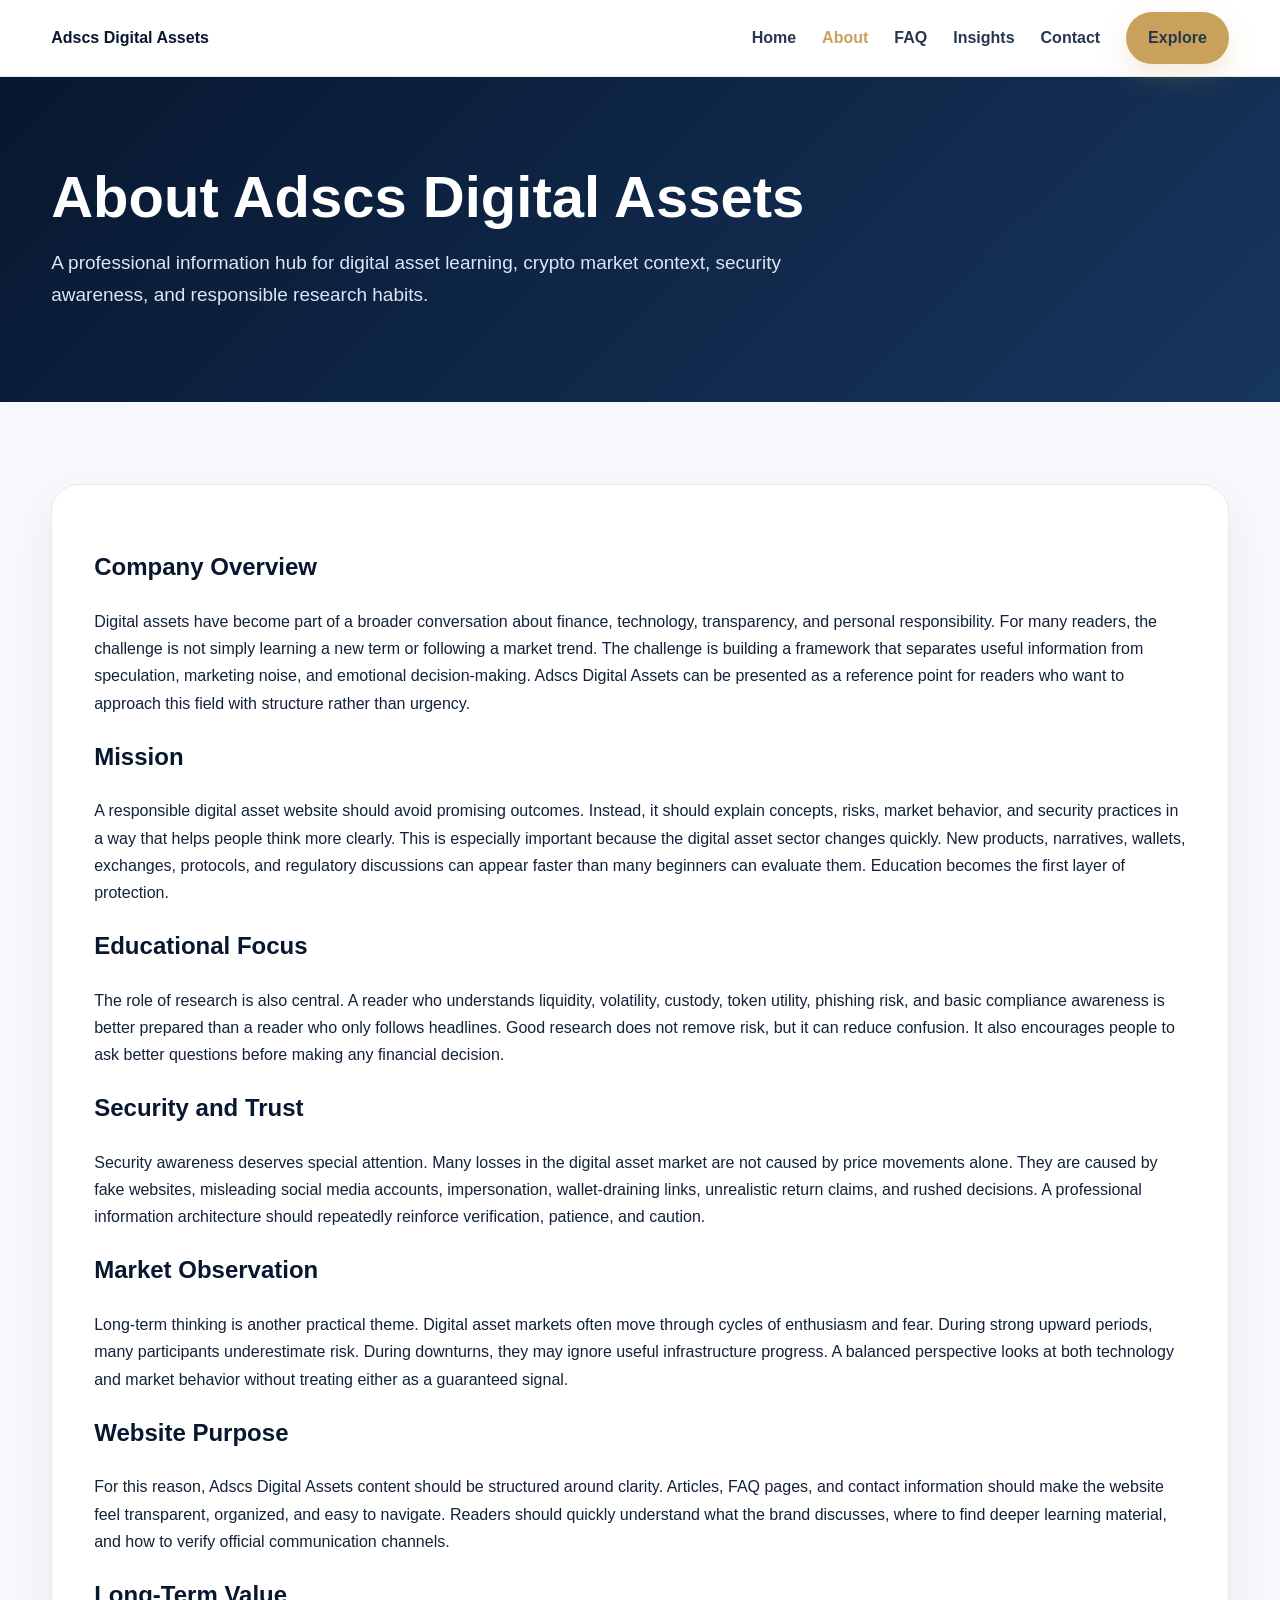
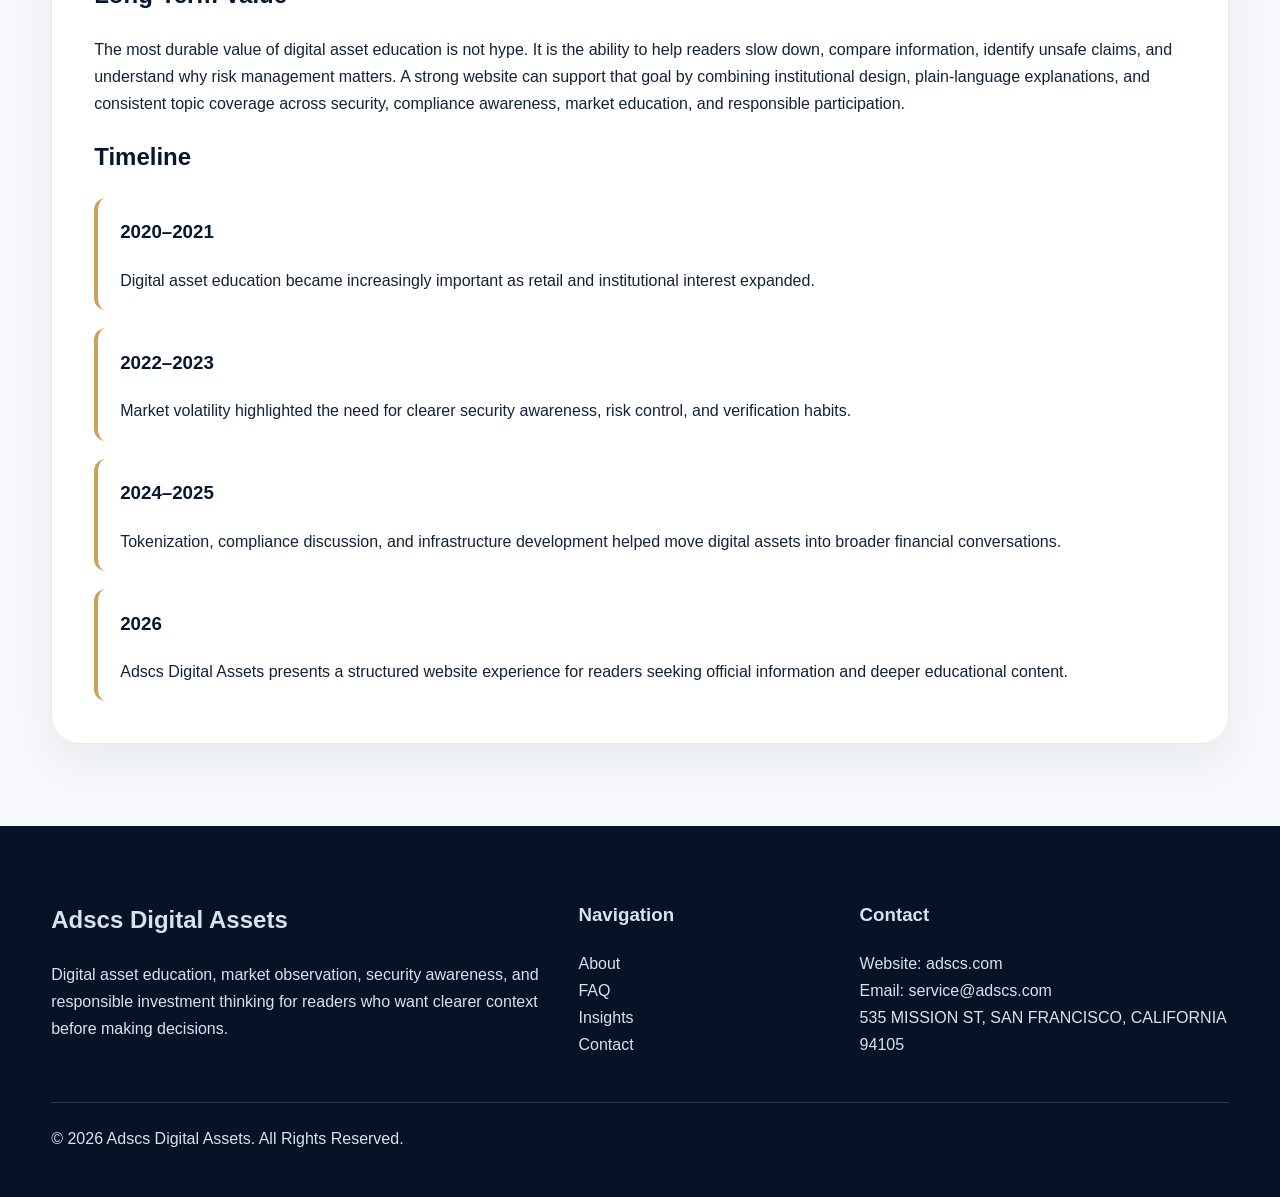
==== about.html @ 9932422a "Add files via upload" ====
<!doctype html><html lang="en"><head><meta charset="utf-8"><meta name="viewport" content="width=device-width,initial-scale=1"><title>About Adscs Digital Assets</title><meta name="description" content="Learn about Adscs Digital Assets, its educational focus, digital asset research topics, security awareness, and official information structure."><link rel="canonical" href="https://AdscsDigitalAssets.github.io/about.html"><meta property="og:title" content="About Adscs Digital Assets"><meta property="og:description" content="Learn about Adscs Digital Assets, its educational focus, digital asset research topics, security awareness, and official information structure."><meta property="og:url" content="https://AdscsDigitalAssets.github.io/about.html"><meta property="og:type" content="website"><meta name="twitter:card" content="summary_large_image"><link rel="icon" href="/images/Logomark.png"><link rel="stylesheet" href="/css/style.css"><script type="application/ld+json">{"@context":"https://schema.org","@type":"Organization","name":"Adscs Digital Assets","url":"https://adscs.com/","email":"service@adscs.com","address":"535 MISSION ST, SAN FRANCISCO, CALIFORNIA 94105","sameAs":["https://www.linkedin.com/company/adscs-digital-assets","https://sites.google.com/view/adscsdigitalassets","https://x.com/AdscsDigital_","https://www.instagram.com/adscsdigitalassets/","https://www.facebook.com/profile.php?id=61591195154566"]}</script></head><body><nav class="nav"><div class="container nav-inner"><a class="brand" href="index.html"><img src="images/Logomark.png" onerror="this.style.display='none'" alt="Adscs Digital Assets icon"><span>Adscs Digital Assets</span></a><div class="menu"><a class="" href="index.html">Home</a><a class="active" href="about.html">About</a><a class="" href="faq.html">FAQ</a><a class="" href="insights.html">Insights</a><a class="" href="contact.html">Contact</a><a class="btn" href="insights.html">Explore</a></div></div></nav><header class="page-hero"><div class="container"><h1>About Adscs Digital Assets</h1><p>A professional information hub for digital asset learning, crypto market context, security awareness, and responsible research habits.</p></div></header><section class="section"><div class="container content"><h2>Company Overview</h2><p>Digital assets have become part of a broader conversation about finance, technology, transparency, and personal responsibility. For many readers, the challenge is not simply learning a new term or following a market trend. The challenge is building a framework that separates useful information from speculation, marketing noise, and emotional decision-making. Adscs Digital Assets can be presented as a reference point for readers who want to approach this field with structure rather than urgency.</p><h2>Mission</h2><p>A responsible digital asset website should avoid promising outcomes. Instead, it should explain concepts, risks, market behavior, and security practices in a way that helps people think more clearly. This is especially important because the digital asset sector changes quickly. New products, narratives, wallets, exchanges, protocols, and regulatory discussions can appear faster than many beginners can evaluate them. Education becomes the first layer of protection.</p><h2>Educational Focus</h2><p>The role of research is also central. A reader who understands liquidity, volatility, custody, token utility, phishing risk, and basic compliance awareness is better prepared than a reader who only follows headlines. Good research does not remove risk, but it can reduce confusion. It also encourages people to ask better questions before making any financial decision.</p><h2>Security and Trust</h2><p>Security awareness deserves special attention. Many losses in the digital asset market are not caused by price movements alone. They are caused by fake websites, misleading social media accounts, impersonation, wallet-draining links, unrealistic return claims, and rushed decisions. A professional information architecture should repeatedly reinforce verification, patience, and caution.</p><h2>Market Observation</h2><p>Long-term thinking is another practical theme. Digital asset markets often move through cycles of enthusiasm and fear. During strong upward periods, many participants underestimate risk. During downturns, they may ignore useful infrastructure progress. A balanced perspective looks at both technology and market behavior without treating either as a guaranteed signal.</p><h2>Website Purpose</h2><p>For this reason, Adscs Digital Assets content should be structured around clarity. Articles, FAQ pages, and contact information should make the website feel transparent, organized, and easy to navigate. Readers should quickly understand what the brand discusses, where to find deeper learning material, and how to verify official communication channels.</p><h2>Long-Term Value</h2><p>The most durable value of digital asset education is not hype. It is the ability to help readers slow down, compare information, identify unsafe claims, and understand why risk management matters. A strong website can support that goal by combining institutional design, plain-language explanations, and consistent topic coverage across security, compliance awareness, market education, and responsible participation.</p><h2>Timeline</h2><div class="timeline"><div class="timeline-item"><h3>2020–2021</h3><p>Digital asset education became increasingly important as retail and institutional interest expanded.</p></div><div class="timeline-item"><h3>2022–2023</h3><p>Market volatility highlighted the need for clearer security awareness, risk control, and verification habits.</p></div><div class="timeline-item"><h3>2024–2025</h3><p>Tokenization, compliance discussion, and infrastructure development helped move digital assets into broader financial conversations.</p></div><div class="timeline-item"><h3>2026</h3><p>Adscs Digital Assets presents a structured website experience for readers seeking official information and deeper educational content.</p></div></div></div></section><footer class="footer"><div class="container footer-grid"><div><h2>Adscs Digital Assets</h2><p>Digital asset education, market observation, security awareness, and responsible investment thinking for readers who want clearer context before making decisions.</p></div><div><h3>Navigation</h3><p><a href="about.html">About</a><br><a href="faq.html">FAQ</a><br><a href="insights.html">Insights</a><br><a href="contact.html">Contact</a></p></div><div><h3>Contact</h3><p>Website: <a href="https://adscs.com/">adscs.com</a><br>Email: <a href="mailto:service@adscs.com">service@adscs.com</a><br>535 MISSION ST, SAN FRANCISCO, CALIFORNIA 94105</p></div></div><div class="container"><p style="border-top:1px solid rgba(255,255,255,.14);padding-top:22px;margin-top:28px">© 2026 Adscs Digital Assets. All Rights Reserved.</p></div></footer></body></html>
---- css/style.css ----
:root{--navy:#07172f;--ink:#132238;--muted:#637083;--gold:#c9a15a;--bg:#f6f8fb;--card:#ffffff;--line:#e6eaf0}*{box-sizing:border-box}body{margin:0;font-family:Inter,Segoe UI,Arial,sans-serif;color:var(--ink);background:var(--bg);line-height:1.7}a{text-decoration:none;color:inherit}img{max-width:100%;display:block}.container{width:min(1180px,92%);margin:auto}.nav{position:sticky;top:0;z-index:20;background:rgba(255,255,255,.94);backdrop-filter:blur(12px);border-bottom:1px solid var(--line)}.nav-inner{height:76px;display:flex;align-items:center;justify-content:space-between}.brand{display:flex;align-items:center;gap:12px;font-weight:800;color:var(--navy)}.brand img{width:42px;height:42px;object-fit:contain}.menu{display:flex;gap:26px;align-items:center;font-weight:650}.menu a{color:#26384f}.menu a:hover,.menu .active{color:var(--gold)}.btn{display:inline-flex;align-items:center;justify-content:center;padding:12px 22px;border-radius:999px;background:var(--gold);color:#fff;font-weight:750;box-shadow:0 12px 28px rgba(201,161,90,.22)}.btn.outline{background:transparent;border:1px solid rgba(255,255,255,.45);color:#fff;box-shadow:none}.hero{background:linear-gradient(135deg,#061226 0%,#10294f 58%,#1d3457 100%);color:#fff;padding:96px 0}.hero-grid{display:grid;grid-template-columns:1.05fr .95fr;gap:48px;align-items:center}.kicker{color:#e5c47f;text-transform:uppercase;letter-spacing:.16em;font-size:13px;font-weight:800}.hero h1,.page-hero h1{font-size:58px;line-height:1.05;margin:18px 0}.hero p{font-size:20px;color:#d8e1ee;max-width:650px}.hero-actions{display:flex;gap:15px;flex-wrap:wrap;margin-top:28px}.hero-img,.feature-img{border-radius:28px;overflow:hidden;border:1px solid rgba(255,255,255,.18);box-shadow:0 30px 80px rgba(0,0,0,.25);background:#1a2d4a}.placeholder{height:360px;background:radial-gradient(circle at 30% 25%,rgba(201,161,90,.5),transparent 28%),linear-gradient(135deg,#152844,#07172f);display:flex;align-items:center;justify-content:center;color:#d9e6f9;font-weight:800;text-align:center;padding:25px}.section{padding:82px 0}.section-title{max-width:760px;margin-bottom:36px}.section-title h2{font-size:40px;margin:8px 0;color:var(--navy);line-height:1.18}.section-title p{color:var(--muted);font-size:18px}.split{display:grid;grid-template-columns:1fr 1fr;gap:42px;align-items:center}.cards{display:grid;grid-template-columns:repeat(4,1fr);gap:20px}.card{background:var(--card);border:1px solid var(--line);border-radius:24px;padding:26px;box-shadow:0 16px 38px rgba(20,35,58,.06)}.card h3{color:var(--navy);margin-top:0;line-height:1.25}.card p{color:var(--muted)}.insight-grid{display:grid;grid-template-columns:repeat(3,1fr);gap:24px}.article-card{background:#fff;border:1px solid var(--line);border-radius:24px;overflow:hidden;box-shadow:0 18px 40px rgba(20,35,58,.06)}.article-card .thumb{height:210px;background:linear-gradient(135deg,#0b1e3b,#c9a15a)}.article-card .body{padding:24px}.article-card h3{color:var(--navy);line-height:1.3}.meta{font-size:13px;color:var(--gold);font-weight:800;text-transform:uppercase;letter-spacing:.08em}.faq-list{display:grid;gap:16px}.faq-item{background:#fff;border:1px solid var(--line);border-radius:18px;padding:24px}.faq-item h3{margin:0 0 12px;color:var(--navy)}.cta{background:linear-gradient(135deg,#07172f,#18365f);color:#fff;border-radius:32px;padding:52px;display:flex;align-items:center;justify-content:space-between;gap:28px}.footer{background:#061226;color:#d8e1ee;padding:54px 0 28px}.footer-grid{display:grid;grid-template-columns:2fr 1fr 1.5fr;gap:35px}.footer a{color:#d8e1ee}.page-hero{background:linear-gradient(135deg,#07172f,#17365f);color:#fff;padding:72px 0}.page-hero p{max-width:780px;color:#dce6f5;font-size:19px}.content{background:#fff;border:1px solid var(--line);border-radius:28px;padding:42px;box-shadow:0 18px 42px rgba(20,35,58,.06)}.content h2,.content h3{color:var(--navy)}.timeline{display:grid;gap:18px}.timeline-item{border-left:4px solid var(--gold);padding-left:22px;background:#fff;border-radius:12px}.contact-grid{display:grid;grid-template-columns:.95fr 1.05fr;gap:26px}.contact-card{background:#fff;border:1px solid var(--line);border-radius:28px;padding:32px;box-shadow:0 18px 42px rgba(20,35,58,.06)}.contact-brand{display:flex;align-items:center;gap:14px;margin-bottom:20px}.contact-brand img{width:58px;height:58px;object-fit:contain}.social-grid{display:grid;grid-template-columns:repeat(2,1fr);gap:16px}.social-card{display:flex;gap:14px;align-items:center;border:1px solid var(--line);border-radius:18px;padding:18px;background:#fbfcfe}.social-card img{width:42px;height:42px;object-fit:contain}.map-panel{margin-top:28px;border-radius:28px;min-height:240px;background:radial-gradient(circle at 20% 30%,rgba(201,161,90,.45),transparent 24%),linear-gradient(135deg,#10294f,#07172f);display:flex;align-items:center;justify-content:center;color:#fff;text-align:center;padding:30px}.article-layout{display:grid;grid-template-columns:minmax(0,1fr) 310px;gap:32px;align-items:start}.article-body{background:#fff;border:1px solid var(--line);border-radius:28px;padding:42px}.article-body h1{font-size:44px;line-height:1.14;color:var(--navy)}.article-body p{font-size:18px}.article-image{height:360px;border-radius:26px;overflow:hidden;background:linear-gradient(135deg,#07172f,#c9a15a);margin:24px 0}.sidebar{position:sticky;top:96px;background:#fff;border:1px solid var(--line);border-radius:24px;padding:24px}.gallery{display:grid;grid-template-columns:repeat(4,1fr);gap:14px}.gallery .placeholder{height:180px;border-radius:18px;font-size:14px}@media(max-width:900px){.hero-grid,.split,.contact-grid,.article-layout,.footer-grid{grid-template-columns:1fr}.cards,.insight-grid{grid-template-columns:1fr 1fr}.hero h1,.page-hero h1{font-size:42px}.menu{display:none}.cta{display:block}.social-grid{grid-template-columns:1fr}}@media(max-width:620px){.cards,.insight-grid,.gallery{grid-template-columns:1fr}.hero{padding:70px 0}.section{padding:58px 0}.content,.article-body{padding:26px}.article-body h1{font-size:34px}}
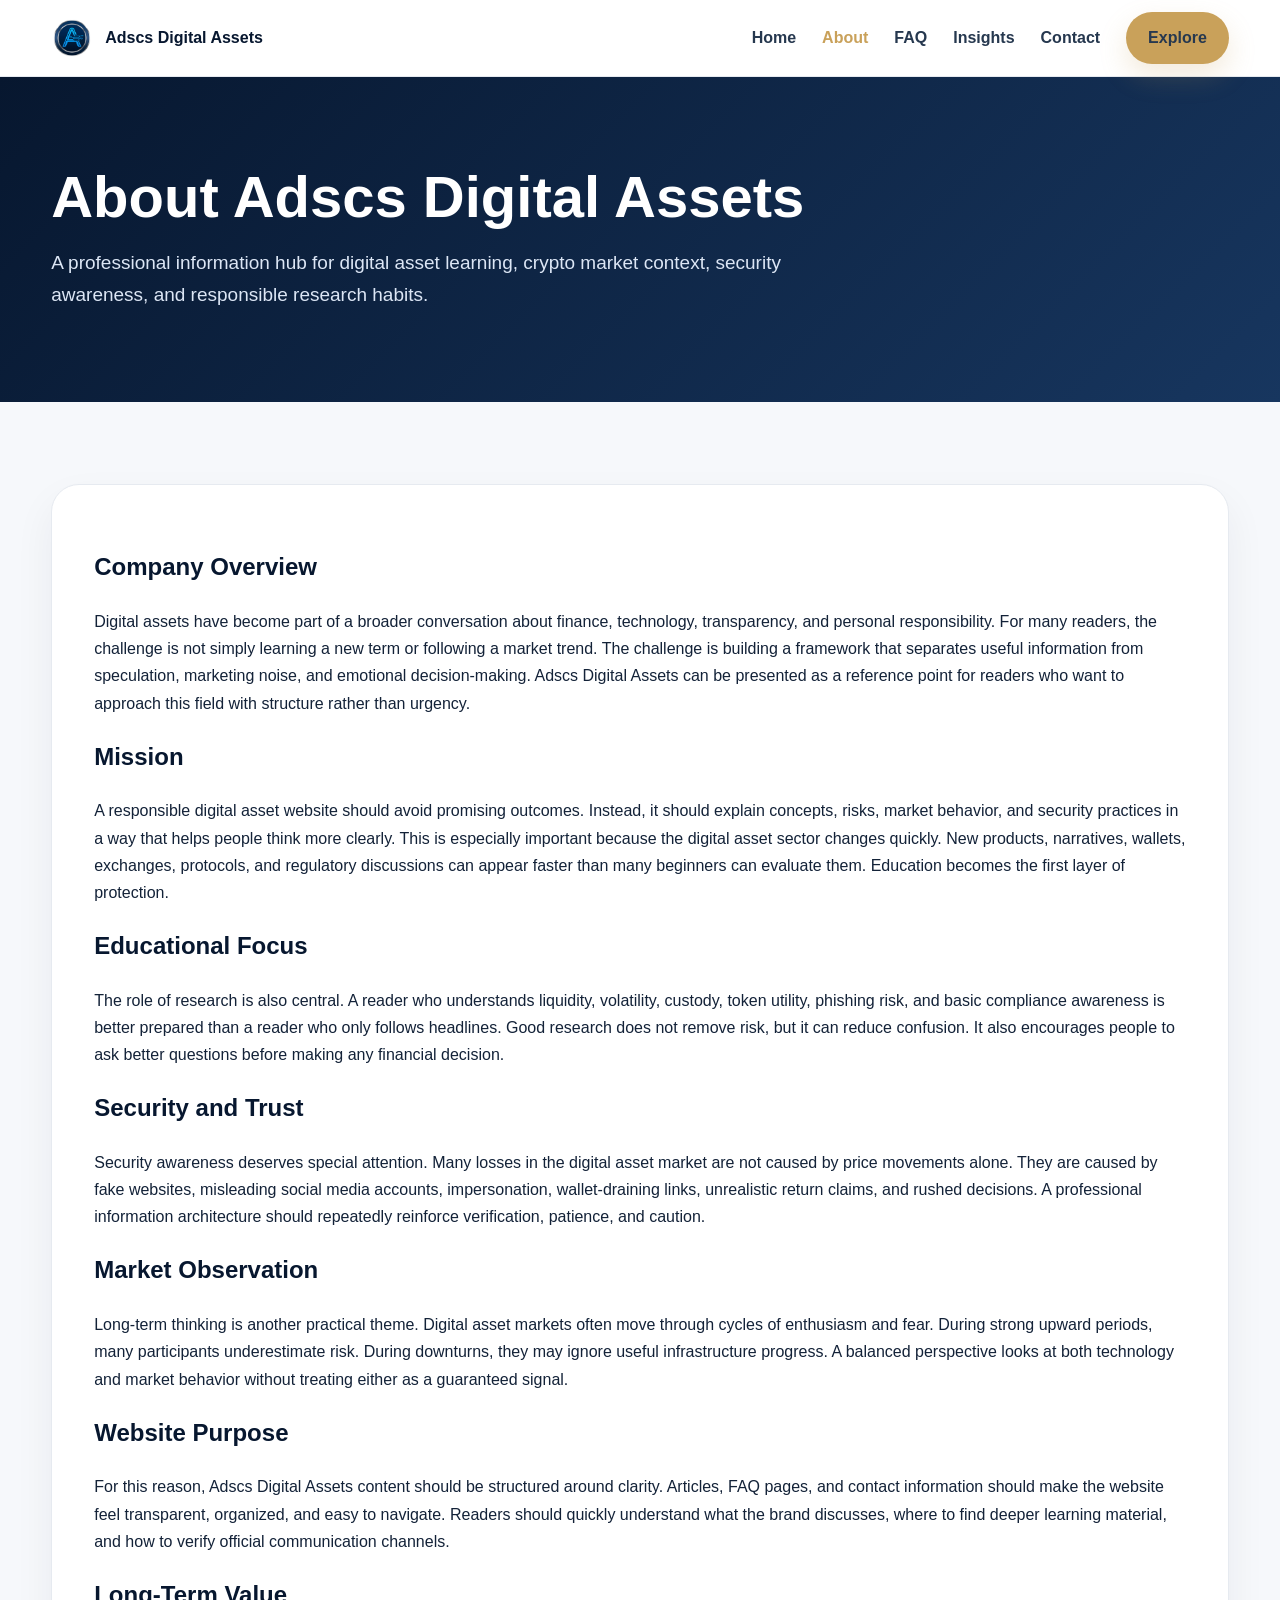
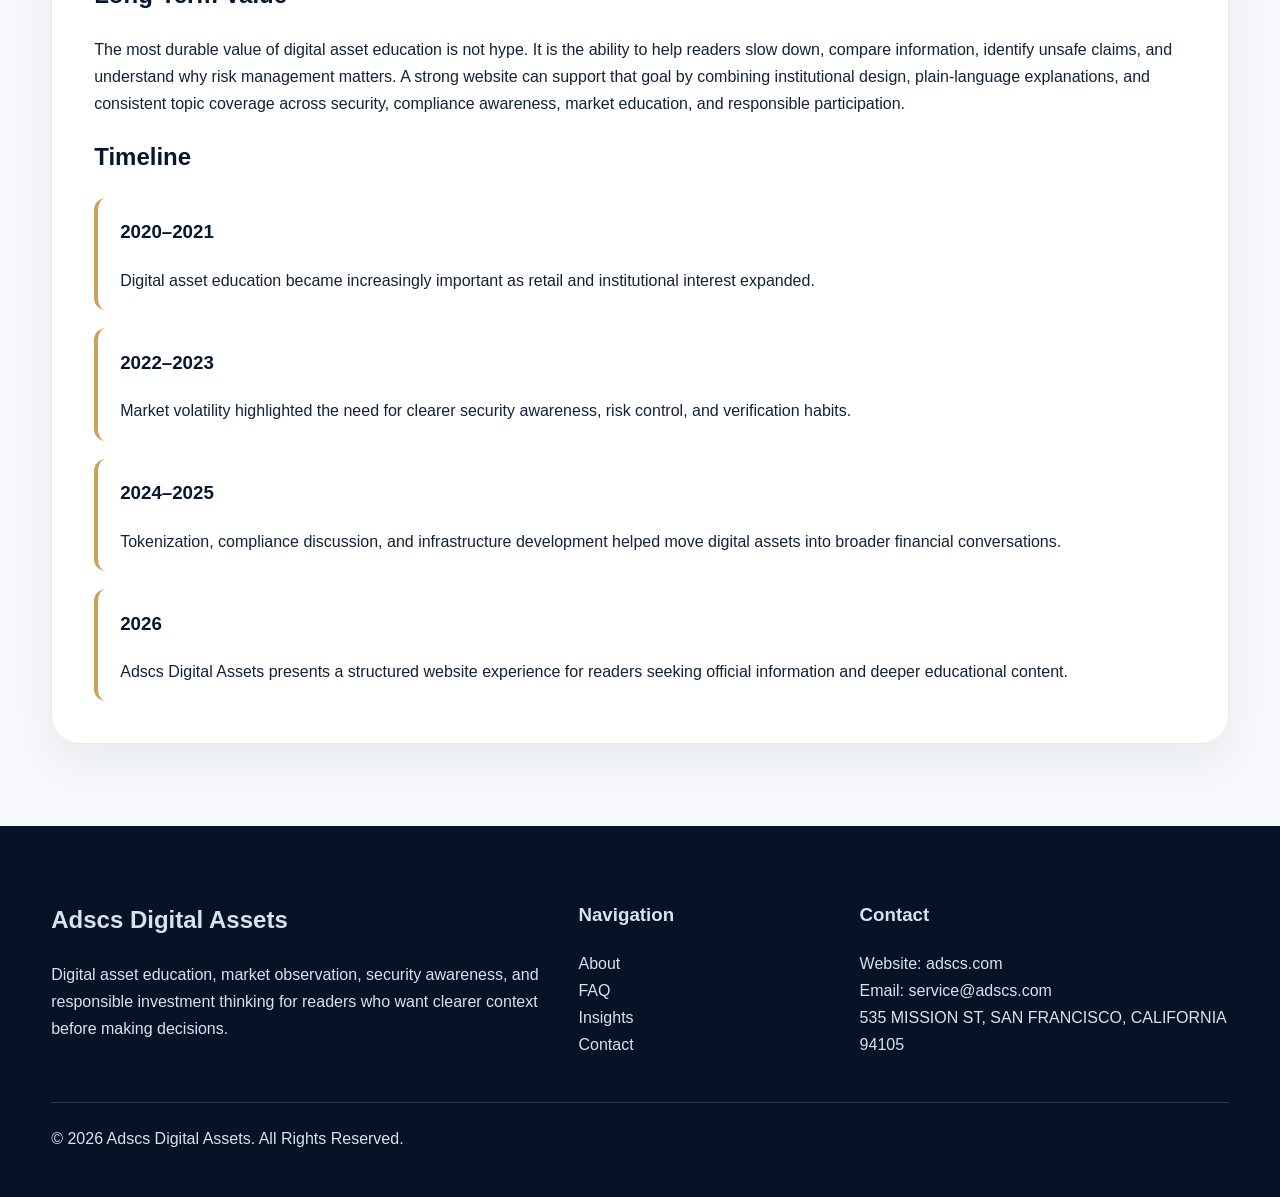
==== commit 1d5ee9f1: "Add files via upload" ====
--- a/about.html
+++ b/about.html
@@ -1 +1 @@
-<!doctype html><html lang="en"><head><meta charset="utf-8"><meta name="viewport" content="width=device-width,initial-scale=1"><title>About Adscs Digital Assets</title><meta name="description" content="Learn about Adscs Digital Assets, its educational focus, digital asset research topics, security awareness, and official information structure."><link rel="canonical" href="https://AdscsDigitalAssets.github.io/about.html"><meta property="og:title" content="About Adscs Digital Assets"><meta property="og:description" content="Learn about Adscs Digital Assets, its educational focus, digital asset research topics, security awareness, and official information structure."><meta property="og:url" content="https://AdscsDigitalAssets.github.io/about.html"><meta property="og:type" content="website"><meta name="twitter:card" content="summary_large_image"><link rel="icon" href="/images/Logomark.png"><link rel="stylesheet" href="/css/style.css"><script type="application/ld+json">{"@context":"https://schema.org","@type":"Organization","name":"Adscs Digital Assets","url":"https://adscs.com/","email":"service@adscs.com","address":"535 MISSION ST, SAN FRANCISCO, CALIFORNIA 94105","sameAs":["https://www.linkedin.com/company/adscs-digital-assets","https://sites.google.com/view/adscsdigitalassets","https://x.com/AdscsDigital_","https://www.instagram.com/adscsdigitalassets/","https://www.facebook.com/profile.php?id=61591195154566"]}</script></head><body><nav class="nav"><div class="container nav-inner"><a class="brand" href="index.html"><img src="images/Logomark.png" onerror="this.style.display='none'" alt="Adscs Digital Assets icon"><span>Adscs Digital Assets</span></a><div class="menu"><a class="" href="index.html">Home</a><a class="active" href="about.html">About</a><a class="" href="faq.html">FAQ</a><a class="" href="insights.html">Insights</a><a class="" href="contact.html">Contact</a><a class="btn" href="insights.html">Explore</a></div></div></nav><header class="page-hero"><div class="container"><h1>About Adscs Digital Assets</h1><p>A professional information hub for digital asset learning, crypto market context, security awareness, and responsible research habits.</p></div></header><section class="section"><div class="container content"><h2>Company Overview</h2><p>Digital assets have become part of a broader conversation about finance, technology, transparency, and personal responsibility. For many readers, the challenge is not simply learning a new term or following a market trend. The challenge is building a framework that separates useful information from speculation, marketing noise, and emotional decision-making. Adscs Digital Assets can be presented as a reference point for readers who want to approach this field with structure rather than urgency.</p><h2>Mission</h2><p>A responsible digital asset website should avoid promising outcomes. Instead, it should explain concepts, risks, market behavior, and security practices in a way that helps people think more clearly. This is especially important because the digital asset sector changes quickly. New products, narratives, wallets, exchanges, protocols, and regulatory discussions can appear faster than many beginners can evaluate them. Education becomes the first layer of protection.</p><h2>Educational Focus</h2><p>The role of research is also central. A reader who understands liquidity, volatility, custody, token utility, phishing risk, and basic compliance awareness is better prepared than a reader who only follows headlines. Good research does not remove risk, but it can reduce confusion. It also encourages people to ask better questions before making any financial decision.</p><h2>Security and Trust</h2><p>Security awareness deserves special attention. Many losses in the digital asset market are not caused by price movements alone. They are caused by fake websites, misleading social media accounts, impersonation, wallet-draining links, unrealistic return claims, and rushed decisions. A professional information architecture should repeatedly reinforce verification, patience, and caution.</p><h2>Market Observation</h2><p>Long-term thinking is another practical theme. Digital asset markets often move through cycles of enthusiasm and fear. During strong upward periods, many participants underestimate risk. During downturns, they may ignore useful infrastructure progress. A balanced perspective looks at both technology and market behavior without treating either as a guaranteed signal.</p><h2>Website Purpose</h2><p>For this reason, Adscs Digital Assets content should be structured around clarity. Articles, FAQ pages, and contact information should make the website feel transparent, organized, and easy to navigate. Readers should quickly understand what the brand discusses, where to find deeper learning material, and how to verify official communication channels.</p><h2>Long-Term Value</h2><p>The most durable value of digital asset education is not hype. It is the ability to help readers slow down, compare information, identify unsafe claims, and understand why risk management matters. A strong website can support that goal by combining institutional design, plain-language explanations, and consistent topic coverage across security, compliance awareness, market education, and responsible participation.</p><h2>Timeline</h2><div class="timeline"><div class="timeline-item"><h3>2020–2021</h3><p>Digital asset education became increasingly important as retail and institutional interest expanded.</p></div><div class="timeline-item"><h3>2022–2023</h3><p>Market volatility highlighted the need for clearer security awareness, risk control, and verification habits.</p></div><div class="timeline-item"><h3>2024–2025</h3><p>Tokenization, compliance discussion, and infrastructure development helped move digital assets into broader financial conversations.</p></div><div class="timeline-item"><h3>2026</h3><p>Adscs Digital Assets presents a structured website experience for readers seeking official information and deeper educational content.</p></div></div></div></section><footer class="footer"><div class="container footer-grid"><div><h2>Adscs Digital Assets</h2><p>Digital asset education, market observation, security awareness, and responsible investment thinking for readers who want clearer context before making decisions.</p></div><div><h3>Navigation</h3><p><a href="about.html">About</a><br><a href="faq.html">FAQ</a><br><a href="insights.html">Insights</a><br><a href="contact.html">Contact</a></p></div><div><h3>Contact</h3><p>Website: <a href="https://adscs.com/">adscs.com</a><br>Email: <a href="mailto:service@adscs.com">service@adscs.com</a><br>535 MISSION ST, SAN FRANCISCO, CALIFORNIA 94105</p></div></div><div class="container"><p style="border-top:1px solid rgba(255,255,255,.14);padding-top:22px;margin-top:28px">© 2026 Adscs Digital Assets. All Rights Reserved.</p></div></footer></body></html>+<!doctype html><html lang="en"><head><meta charset="utf-8"><meta name="viewport" content="width=device-width,initial-scale=1"><title>About Adscs Digital Assets</title><meta name="description" content="Learn about Adscs Digital Assets, its educational focus, digital asset research topics, security awareness, and official information structure."><link rel="canonical" href="https://AdscsDigitalAssets.github.io/about.html"><meta property="og:title" content="About Adscs Digital Assets"><meta property="og:description" content="Learn about Adscs Digital Assets, its educational focus, digital asset research topics, security awareness, and official information structure."><meta property="og:url" content="https://AdscsDigitalAssets.github.io/about.html"><meta property="og:type" content="website"><meta name="twitter:card" content="summary_large_image"><link rel="icon" href="//images/Logomark.png"><link rel="stylesheet" href="/css/style.css"><script type="application/ld+json">{"@context":"https://schema.org","@type":"Organization","name":"Adscs Digital Assets","url":"https://adscs.com/","email":"service@adscs.com","address":"535 MISSION ST, SAN FRANCISCO, CALIFORNIA 94105","sameAs":["https://www.linkedin.com/company/adscs-digital-assets","https://sites.google.com/view/adscsdigitalassets","https://x.com/AdscsDigital_","https://www.instagram.com/adscsdigitalassets/","https://www.facebook.com/profile.php?id=61591195154566"]}</script></head><body><nav class="nav"><div class="container nav-inner"><a class="brand" href="/index.html"><img src="/images/Logomark.png" onerror="this.style.display='none'" alt="Adscs Digital Assets icon"><span>Adscs Digital Assets</span></a><div class="menu"><a class="" href="/index.html">Home</a><a class="active" href="/about.html">About</a><a class="" href="/faq.html">FAQ</a><a class="" href="/insights.html">Insights</a><a class="" href="/contact.html">Contact</a><a class="btn" href="/insights.html">Explore</a></div></div></nav><header class="page-hero"><div class="container"><h1>About Adscs Digital Assets</h1><p>A professional information hub for digital asset learning, crypto market context, security awareness, and responsible research habits.</p></div></header><section class="section"><div class="container content"><h2>Company Overview</h2><p>Digital assets have become part of a broader conversation about finance, technology, transparency, and personal responsibility. For many readers, the challenge is not simply learning a new term or following a market trend. The challenge is building a framework that separates useful information from speculation, marketing noise, and emotional decision-making. Adscs Digital Assets can be presented as a reference point for readers who want to approach this field with structure rather than urgency.</p><h2>Mission</h2><p>A responsible digital asset website should avoid promising outcomes. Instead, it should explain concepts, risks, market behavior, and security practices in a way that helps people think more clearly. This is especially important because the digital asset sector changes quickly. New products, narratives, wallets, exchanges, protocols, and regulatory discussions can appear faster than many beginners can evaluate them. Education becomes the first layer of protection.</p><h2>Educational Focus</h2><p>The role of research is also central. A reader who understands liquidity, volatility, custody, token utility, phishing risk, and basic compliance awareness is better prepared than a reader who only follows headlines. Good research does not remove risk, but it can reduce confusion. It also encourages people to ask better questions before making any financial decision.</p><h2>Security and Trust</h2><p>Security awareness deserves special attention. Many losses in the digital asset market are not caused by price movements alone. They are caused by fake websites, misleading social media accounts, impersonation, wallet-draining links, unrealistic return claims, and rushed decisions. A professional information architecture should repeatedly reinforce verification, patience, and caution.</p><h2>Market Observation</h2><p>Long-term thinking is another practical theme. Digital asset markets often move through cycles of enthusiasm and fear. During strong upward periods, many participants underestimate risk. During downturns, they may ignore useful infrastructure progress. A balanced perspective looks at both technology and market behavior without treating either as a guaranteed signal.</p><h2>Website Purpose</h2><p>For this reason, Adscs Digital Assets content should be structured around clarity. Articles, FAQ pages, and contact information should make the website feel transparent, organized, and easy to navigate. Readers should quickly understand what the brand discusses, where to find deeper learning material, and how to verify official communication channels.</p><h2>Long-Term Value</h2><p>The most durable value of digital asset education is not hype. It is the ability to help readers slow down, compare information, identify unsafe claims, and understand why risk management matters. A strong website can support that goal by combining institutional design, plain-language explanations, and consistent topic coverage across security, compliance awareness, market education, and responsible participation.</p><h2>Timeline</h2><div class="timeline"><div class="timeline-item"><h3>2020–2021</h3><p>Digital asset education became increasingly important as retail and institutional interest expanded.</p></div><div class="timeline-item"><h3>2022–2023</h3><p>Market volatility highlighted the need for clearer security awareness, risk control, and verification habits.</p></div><div class="timeline-item"><h3>2024–2025</h3><p>Tokenization, compliance discussion, and infrastructure development helped move digital assets into broader financial conversations.</p></div><div class="timeline-item"><h3>2026</h3><p>Adscs Digital Assets presents a structured website experience for readers seeking official information and deeper educational content.</p></div></div></div></section><footer class="footer"><div class="container footer-grid"><div><h2>Adscs Digital Assets</h2><p>Digital asset education, market observation, security awareness, and responsible investment thinking for readers who want clearer context before making decisions.</p></div><div><h3>Navigation</h3><p><a href="/about.html">About</a><br><a href="/faq.html">FAQ</a><br><a href="/insights.html">Insights</a><br><a href="/contact.html">Contact</a></p></div><div><h3>Contact</h3><p>Website: <a href="https://adscs.com/">adscs.com</a><br>Email: <a href="mailto:service@adscs.com">service@adscs.com</a><br>535 MISSION ST, SAN FRANCISCO, CALIFORNIA 94105</p></div></div><div class="container"><p style="border-top:1px solid rgba(255,255,255,.14);padding-top:22px;margin-top:28px">© 2026 Adscs Digital Assets. All Rights Reserved.</p></div></footer><script src="/js/main.js"></script></body></html>
